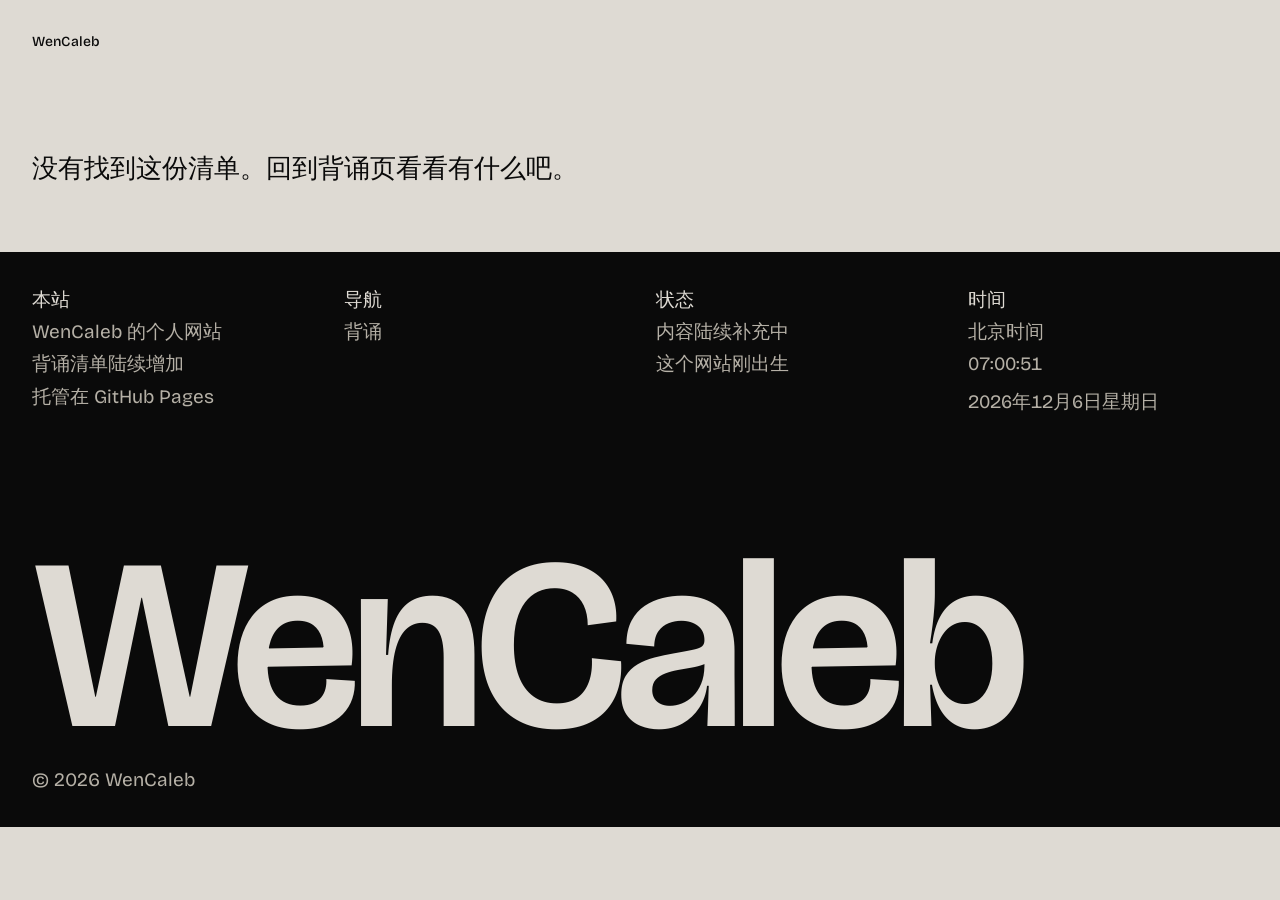
==== recite-read.html @ 0c6360ec "Update recite content (auto build)" ====
<!DOCTYPE html>
<html lang="zh-CN">
<head>
  <meta charset="UTF-8">
  <meta name="viewport" content="width=device-width, initial-scale=1.0">
  <title>背诵 · WenCaleb</title>
  <meta name="description" content="WenCaleb 的经文背诵清单。">
  <link rel="icon" href="data:image/svg+xml,%3Csvg xmlns='http://www.w3.org/2000/svg' viewBox='0 0 64 64'%3E%3Crect width='64' height='64' fill='%23dedad3'/%3E%3Ctext x='32' y='44' font-family='sans-serif' font-size='36' font-weight='600' text-anchor='middle' fill='%230a0a0a'%3EW%3C/text%3E%3C/svg%3E">
  <link rel="preconnect" href="https://fonts.googleapis.com">
  <link rel="preconnect" href="https://fonts.gstatic.com" crossorigin>
  <link href="https://fonts.googleapis.com/css2?family=Bricolage+Grotesque:wght@400;500;600&display=swap" rel="stylesheet">
  <script>
    /* .js：功能开关；.motion：动效开关（减少动态时不加，页面默认全可见） */
    document.documentElement.classList.add('js');
    if (!window.matchMedia('(prefers-reduced-motion: reduce)').matches) {
      document.documentElement.classList.add('motion');
    }
  </script>
  <script src="assets/vendor/gsap.min.js" defer></script>
  <script src="assets/js/motion.js" defer></script>
  <style>
    :root {
      --bg: #dedad3;
      --surface: #d3cec6;
      --ink: #0a0a0a;
      --muted: #5c5852;
      --accent: #256f82;
      --accent-ink: #ffffff;
      --on-dark: #dedad3;
      --on-dark-muted: #b5b0a6;

      --font-display: "Bricolage Grotesque", -apple-system, BlinkMacSystemFont, "PingFang SC", "Noto Sans SC", "Microsoft YaHei", sans-serif;
      --font-text: "Bricolage Grotesque", -apple-system, BlinkMacSystemFont, "PingFang SC", "Noto Sans SC", "Microsoft YaHei", sans-serif;

      --step-small: clamp(0.8125rem, 0.79rem + 0.1vw, 0.875rem);
      --step-body: clamp(1.0625rem, 1rem + 0.25vw, 1.1875rem);
      --step-lead: clamp(1.25rem, 1.1rem + 0.7vw, 1.625rem);
      --step-head: clamp(2rem, 1.3rem + 3.2vw, 4rem);

      --margin: 2rem;
      --section: clamp(5rem, 12vw, 13rem);
      --radius: 0px;

      --ease-out: cubic-bezier(0.22, 1, 0.36, 1);
      --t-hover: 180ms;
      --t-reveal: 750ms;
    }

    *, *::before, *::after { box-sizing: border-box; }
    html { -webkit-text-size-adjust: 100%; text-size-adjust: 100%; }
    body {
      margin: 0;
      background: var(--bg);
      color: var(--ink);
      font-family: var(--font-text);
      font-size: var(--step-body);
      line-height: 1.5;
      font-kerning: normal;
      -webkit-font-smoothing: antialiased;
      text-rendering: optimizeLegibility;
    }
    h1, h2, h3, p, figure, ul, li { margin: 0; }
    ul { padding: 0; list-style: none; }
    img { display: block; max-width: 100%; }
    a { color: inherit; }
    ::selection { background: var(--accent); color: var(--accent-ink); }
    :focus-visible { outline: 2px solid var(--accent); outline-offset: 3px; }
    .nums { font-variant-numeric: tabular-nums; }

    .skip {
      position: absolute; left: 1rem; top: -4rem; z-index: 10;
      background: var(--ink); color: var(--bg);
      padding: 0.6rem 1rem; font-size: var(--step-body); text-decoration: none;
      transition: top var(--t-hover) var(--ease-out);
    }
    .skip:focus { top: 1rem; }

    /* ---------- top bar ---------- */
    .nav {
      display: flex; justify-content: space-between; align-items: baseline;
      padding: var(--margin);
      background: var(--bg);
    }
    .nav-mark { font-size: var(--step-small); font-weight: 500; letter-spacing: 0.01em; text-decoration: none; }
    .nav-links { display: flex; gap: 1.75rem; font-size: var(--step-body); }
    .nav-links a { text-decoration: none; white-space: nowrap; }
    .nav-links a:hover { text-decoration: underline; text-underline-offset: 0.25em; }

    /* ---------- reading ---------- */
    .read-head { padding: clamp(3rem, 8vw, 7rem) var(--margin) 0; }
    .read-title {
      font-family: var(--font-display);
      font-size: clamp(2.75rem, 1.5rem + 5vw, 6.25rem);
      font-weight: 600;
      line-height: 0.98;
      letter-spacing: -0.02em;
    }
    .read-meta { margin-top: 1.5rem; font-size: var(--step-body); color: var(--muted); }

    .read-article {
      padding: clamp(3rem, 6vw, 5rem) var(--margin) var(--section);
      max-width: 46em;
    }
    .read-article h2 {
      font-family: var(--font-display);
      font-size: clamp(1.375rem, 1.2rem + 0.8vw, 1.75rem);
      font-weight: 600;
      line-height: 1.25;
      letter-spacing: -0.01em;
      margin: 3.5rem 0 1rem;
    }
    .read-article h2:first-child { margin-top: 0; }
    .read-article p {
      margin: 0 0 1em;
      line-height: 1.8;
    }
    .read-article strong { font-weight: 600; }
    .read-article ul { margin: 0 0 1em; padding-left: 1.25em; list-style: disc; }
    .read-article blockquote {
      margin: 0 0 1em;
      padding-left: 1.25em;
    }

    .read-error { padding: 4rem var(--margin); max-width: 46em; }
    .read-error p { font-size: var(--step-lead); line-height: 1.5; }

    /* ---------- footer ---------- */
    .footer {
      position: relative; z-index: 1;
      background: var(--ink);
      color: var(--on-dark);
      display: grid;
      grid-template-rows: auto auto;
      row-gap: clamp(4rem, 10vw, 9rem);
      padding: var(--margin);
    }
    .footer-cols {
      display: grid;
      grid-template-columns: repeat(4, minmax(0, 1fr));
      column-gap: 2rem;
      align-content: start;
    }
    .footer-cols li { font-size: var(--step-body); line-height: 1.7; }
    .footer-cols li + li { color: var(--on-dark-muted); }
    .footer-cols li.footer-cols-label { color: var(--on-dark); font-weight: 500; }
    .footer-cols a { text-decoration: none; }
    .footer-cols a:hover { text-decoration: underline; text-underline-offset: 0.25em; }
    .footer-bottom { align-self: end; }
    .footer-wordmark {
      font-family: var(--font-display);
      font-size: clamp(4.5rem, 19vw, 18.75rem);
      font-weight: 600;
      line-height: 0.82;
      letter-spacing: -0.04em;
      white-space: nowrap;
      margin-bottom: 1.25rem;
    }
    .footer-legal {
      font-size: var(--step-body);
      color: var(--on-dark-muted);
      max-width: 44ch;
    }
    .footer-date {
      color: var(--on-dark-muted);
      font-size: var(--step-small);
      margin-top: 0.35rem;
    }

    /* ---------- motion（GSAP 接管；.motion 缺失时页面默认全可见） ---------- */
    .motion .reveal { opacity: 0; transform: translateY(24px); }
    .char-wrap { display: inline-block; overflow: hidden; vertical-align: bottom; }
    .motion .char { display: inline-block; transform: translateY(115%); }

    /* 降级：GSAP 失败 / 脚本未启动 → 一切可见 */
    .motion-off .reveal, .motion-off .char { opacity: 1 !important; transform: none !important; }

    @media (prefers-reduced-motion: reduce) {
      html { scroll-behavior: auto; }
    }

    /* ---------- phone ---------- */
    @media (max-width: 48em) {
      :root { --margin: 1.25rem; }
      .footer-cols { grid-template-columns: repeat(2, minmax(0, 1fr)); row-gap: 2rem; }
      .footer-wordmark { font-size: 19vw; }
    }
  </style>
</head>
<body>
  <a class="skip" href="#read">跳到内容</a>

  <nav class="nav" aria-label="站内导航">
    <span class="nav-mark">WenCaleb</span>
  </nav>

  <main id="read">
    <section class="read-head">
      <h1 class="read-title" id="read-title" data-motion="chars">背诵</h1>
      <p class="read-meta reveal" id="read-meta"></p>
    </section>
    <article class="read-article" id="read-article" hidden></article>
    <div class="read-error" id="read-error" hidden>
      <p>这个文件暂时打不开。<br>如果在本地看，需要通过本地服务器访问（直接双击文件会被浏览器拦下）；在线上不会遇到这个问题。</p>
    </div>
  </main>

  <footer class="footer">
    <ul class="footer-cols">
      <li class="reveal">
        <ul>
          <li class="footer-cols-label">本站</li>
          <li>WenCaleb 的个人网站</li>
          <li>背诵清单陆续增加</li>
          <li>托管在 GitHub Pages</li>
        </ul>
      </li>
      <li class="reveal">
        <ul>
          <li class="footer-cols-label">导航</li>
          <li><a href="recite.html">背诵</a></li>
        </ul>
      </li>
      <li class="reveal">
        <ul>
          <li class="footer-cols-label">状态</li>
          <li>内容陆续补充中</li>
          <li>这个网站刚出生</li>
        </ul>
      </li>
      <li class="reveal">
        <ul>
          <li class="footer-cols-label">时间</li>
          <li>北京时间</li>
          <li class="footer-clock nums" id="clock">--:--:--</li>
          <li class="footer-date nums" id="date">----年--月--日</li>
        </ul>
      </li>
    </ul>
    <div class="footer-bottom">
      <p class="footer-wordmark" data-motion="chars">WenCaleb</p>
      <p class="footer-legal reveal">© 2026 WenCaleb</p>
    </div>
  </footer>

  <script src="assets/marked.min.js"></script>
  <script src="recite/data.js"></script>
  <script src="recite/list.js"></script>
  <script>
    (function () {
      var params = new URLSearchParams(location.search);
      var f = params.get('f');
      var item = null;
      for (var i = 0; i < RECITE_FILES.length; i++) {
        if (RECITE_FILES[i].file === f) { item = RECITE_FILES[i]; break; }
      }

      var titleEl = document.getElementById('read-title');
      var metaEl = document.getElementById('read-meta');
      var article = document.getElementById('read-article');
      var errorEl = document.getElementById('read-error');

      if (!item) {
        document.querySelector('.read-head').hidden = true;
        errorEl.hidden = false;
        errorEl.querySelector('p').textContent = '没有找到这份清单。回到背诵页看看有什么吧。';
        return;
      }

      document.title = item.title + ' · 背诵 · WenCaleb';
      titleEl.textContent = item.title;

      var text = (window.RECITE_DATA || {})[item.file];
      if (!text) {
        document.querySelector('.read-head').hidden = true;
        errorEl.hidden = false;
        errorEl.querySelector('p').textContent = '内容文件还没生成：双击网站文件夹里的 build.bat，再刷新这个页面。';
        return;
      }

      /* 双保险：数据文件生成时已清理过，这里再过滤一次，脏内容也进不来 */
      text = text.replace(/^\uFEFF/, '');
      if (text.slice(0, 3) === '---') {
        text = text.replace(/^---\r?\n[\s\S]*?\r?\n---\r?\n?/, '');
      }
      text = text.split('\n').filter(function (line) {
        return !/\[\[[^\]]*\]\]/.test(line);
      }).join('\n');

      var html = marked.parse(text, { gfm: true, breaks: true });
      article.innerHTML = html;

      /* 段数统计：## 开头的标题数 */
      var count = (text.match(/^##\s/gm) || []).length;
      metaEl.textContent = '和合本 · ' + count + ' 段';

      article.hidden = false;
      /* reveal 动效由 assets/js/motion.js 统一处理 */
      article.querySelectorAll(':scope > *').forEach(function (el) {
        el.classList.add('reveal');
      });
    })();

    /* 时钟 + 日期（所有路径共用，错误分支也能走到） */
    (function () {
      var clock = document.getElementById('clock');
      var date = document.getElementById('date');
      if (!clock) return;
      function tick() {
        var now = new Date();
        try {
          clock.textContent = now.toLocaleTimeString('zh-CN', { hour12: false, timeZone: 'Asia/Shanghai' });
        } catch (err) {
          clock.textContent = now.toTimeString().slice(0, 8);
        }
        if (date) {
          try {
            date.textContent = now.toLocaleDateString('zh-CN', { timeZone: 'Asia/Shanghai', year: 'numeric', month: 'long', day: 'numeric', weekday: 'long' });
          } catch (err) {
            date.textContent = now.getFullYear() + '/' + (now.getMonth() + 1) + '/' + now.getDate();
          }
        }
      }
      tick();
      setInterval(tick, 1000);
    })();
  </script>

  <!-- 兜底：动效脚本没启动时，强制显示全部内容 -->
  <script>
    window.addEventListener('load', function () {
      setTimeout(function () {
        if (!window.__motionStarted) document.documentElement.classList.add('motion-off');
      }, 1200);
    });
  </script>
</body>
</html>
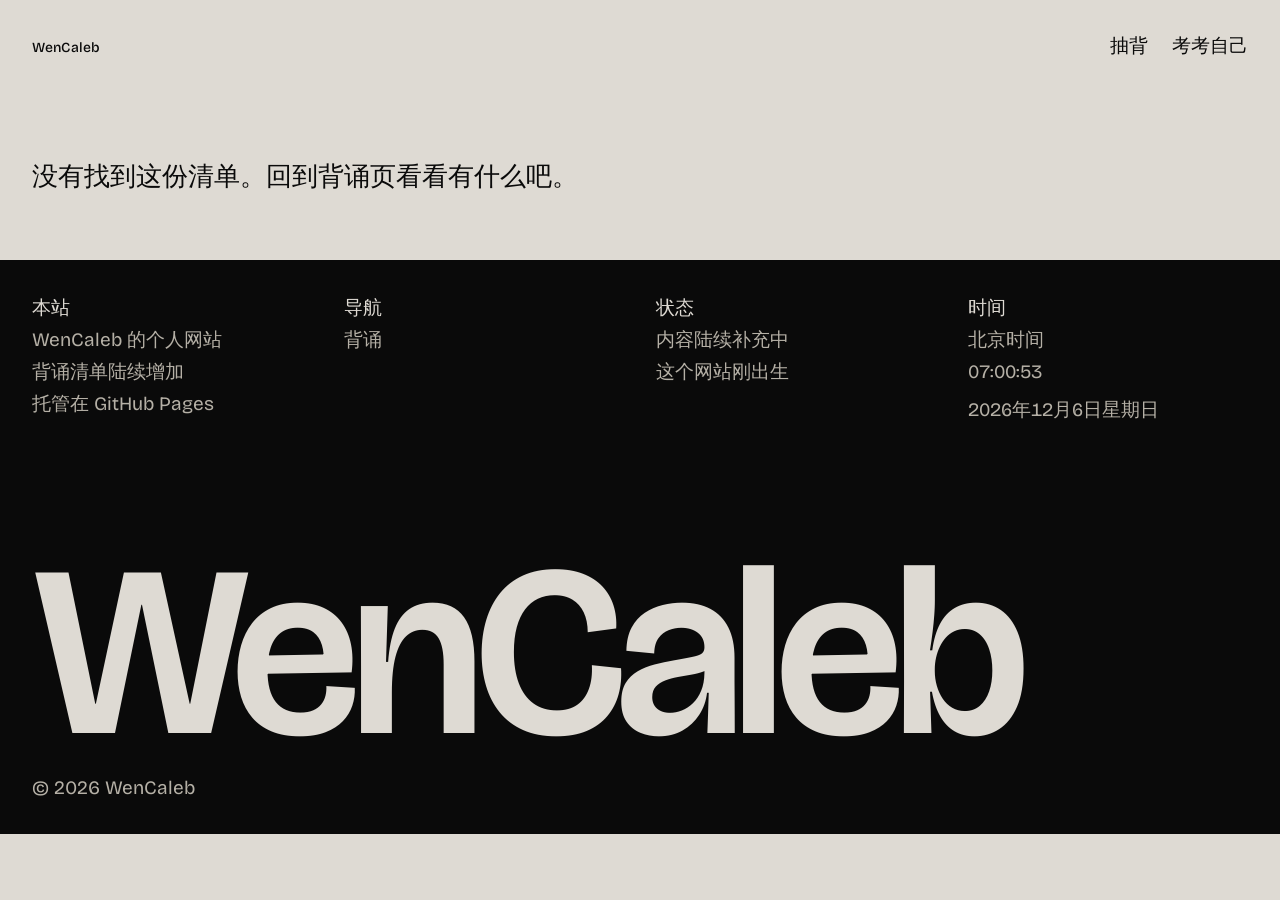
==== commit a642ee95: "Update recite content (auto build)" ====
--- a/recite-read.html
+++ b/recite-read.html
@@ -184,6 +184,135 @@
       .footer-cols { grid-template-columns: repeat(2, minmax(0, 1fr)); row-gap: 2rem; }
       .footer-wordmark { font-size: 19vw; }
     }
+
+    /* ---------- quiz（抽背 / 考考自己） ---------- */
+    .nav-actions { display: flex; gap: 1.5rem; }
+    .nav-action {
+      font: inherit; font-size: var(--step-body);
+      background: none; border: 0; padding: 0; margin: 0;
+      color: var(--ink); cursor: pointer;
+      text-decoration: none; white-space: nowrap;
+    }
+    .nav-action:hover { text-decoration: underline; text-underline-offset: 0.25em; }
+    @media (max-width: 48em) { .nav-actions { gap: 1.1rem; } }
+
+    .qz-modal {
+      position: fixed; inset: 0; z-index: 50;
+      display: flex; align-items: center; justify-content: center;
+      padding: var(--margin);
+      background: rgba(10, 10, 10, 0.5);
+      /* 背后内容高斯模糊 + 轻微降饱和，帮助聚焦浮窗 */
+      -webkit-backdrop-filter: blur(12px) saturate(0.92);
+      backdrop-filter: blur(12px) saturate(0.92);
+      opacity: 0; visibility: hidden;
+      transition: opacity 320ms var(--ease-out), visibility 0s linear 400ms;
+    }
+    .qz-modal.is-open {
+      opacity: 1; visibility: visible;
+      transition: opacity 320ms var(--ease-out), visibility 0s linear 0s;
+    }
+    /* 不支持 backdrop-filter 的浏览器：压更黑来遮住背后内容 */
+    @supports not ((backdrop-filter: blur(1px)) or (-webkit-backdrop-filter: blur(1px))) {
+      .qz-modal { background: rgba(10, 10, 10, 0.82); }
+    }
+    .qz-panel {
+      width: min(92vw, 40rem);
+      max-height: 86vh;
+      max-height: 86dvh;
+      overflow: hidden;
+      background: var(--surface); color: var(--ink);
+      border: 2px solid var(--ink);
+      padding: clamp(1.5rem, 4vw, 2.5rem);
+      display: flex; flex-direction: column; gap: 1.5rem;
+      opacity: 0;
+      transform: translateY(24px) scale(0.965);
+      transition: transform 480ms cubic-bezier(0.16, 1, 0.3, 1), opacity 360ms var(--ease-out);
+      will-change: transform, opacity;
+    }
+    .qz-modal.is-open .qz-panel { opacity: 1; transform: none; }
+
+    /* 每张新卡进场：淡入 + 上移（与全站 reveal 同节奏） */
+    @keyframes qzCardIn {
+      from { opacity: 0; transform: translateY(14px); }
+      to   { opacity: 1; transform: translateY(0); }
+    }
+    .qz-anim-in { animation: qzCardIn 420ms cubic-bezier(0.22, 1, 0.36, 1) backwards; }
+
+    /* 揭晓：答案像“展开”一样出现（轻微模糊→清晰） */
+    @keyframes qzReveal {
+      from { opacity: 0; transform: translateY(10px); filter: blur(4px); }
+      to   { opacity: 1; transform: translateY(0); filter: blur(0); }
+    }
+    .qz-anim-reveal { animation: qzReveal 480ms cubic-bezier(0.22, 1, 0.36, 1) both; }
+
+    /* 揭晓后：题干退为次位，视线交给答案 */
+    .qz-dim { opacity: 0.5; transition: opacity 320ms var(--ease-out); }
+
+    /* 考考自己：进度条 */
+    .qz-track { height: 2px; width: 100%; background: rgba(10, 10, 10, 0.14); overflow: hidden; }
+    .qz-track[hidden] { display: none; }
+    .qz-track-fill { display: block; height: 100%; width: 0; background: var(--accent); transition: width 420ms var(--ease-out); }
+    .qz-head { display: flex; justify-content: space-between; align-items: baseline; gap: 1rem; }
+    .qz-head > span { display: flex; gap: 1rem; align-items: baseline; }
+    .qz-title { font-family: var(--font-display); font-size: var(--step-lead); font-weight: 600; letter-spacing: -0.01em; }
+    .qz-close {
+      font: inherit; background: none; border: 0; cursor: pointer;
+      color: var(--muted); font-size: var(--step-body); padding: 0;
+    }
+    .qz-close:hover { color: var(--ink); text-decoration: underline; text-underline-offset: 0.25em; }
+    .qz-modes { display: inline-flex; border: 2px solid var(--ink); width: fit-content; }
+    .qz-mode {
+      font: inherit; font-size: var(--step-small); padding: 0.45rem 0.9rem;
+      background: transparent; border: 0; cursor: pointer; color: var(--ink);
+    }
+    .qz-mode + .qz-mode { border-left: 2px solid var(--ink); }
+    .qz-mode.is-active { background: var(--ink); color: var(--on-dark); }
+    .qz-stage {
+      min-height: 9rem;
+      display: flex; flex-direction: column; gap: 1.25rem;
+      flex: 1 1 auto;
+      overflow-y: auto;
+      overscroll-behavior: contain;
+      scrollbar-width: thin;
+    }
+    /* 头部 / 切换 / 按钮 / 进度固定，不随长文被挤压 */
+    .qz-head, .qz-modes, .qz-track, .qz-actions, .qz-progress { flex-shrink: 0; }
+    @media (max-height: 640px) {
+      .qz-panel { gap: 1rem; padding: 1.25rem; }
+      .qz-stage { min-height: 4.5rem; }
+    }
+    .qz-ref {
+      font-family: var(--font-display);
+      font-size: clamp(1.5rem, 1.1rem + 1.6vw, 2.25rem);
+      font-weight: 600; line-height: 1.12; letter-spacing: -0.01em;
+    }
+    .qz-text { font-size: var(--step-body); line-height: 1.9; }
+    .qz-text p { margin: 0 0 0.6em; }
+    .qz-text p:last-child { margin-bottom: 0; }
+    .qz-text strong { font-weight: 600; }
+    .qz-hidden { display: none; }
+    .qz-actions { display: flex; flex-wrap: wrap; gap: 0.75rem; align-items: center; }
+    .qz-btn {
+      font: inherit; font-size: var(--step-body); padding: 0.7rem 1.3rem;
+      border: 2px solid var(--ink); background: transparent; color: var(--ink);
+      cursor: pointer;
+      transition: background var(--t-hover) var(--ease-out), color var(--t-hover) var(--ease-out), transform 140ms var(--ease-out);
+    }
+    .qz-btn:hover { background: var(--ink); color: var(--on-dark); transform: translateY(-1px); }
+    .qz-btn:active { transform: translateY(0) scale(0.97); }
+    .qz-btn--accent { background: var(--accent); border-color: var(--accent); color: var(--accent-ink); }
+    .qz-btn--accent:hover { background: var(--accent); color: var(--accent-ink); filter: brightness(1.08); }
+    .qz-progress { font-size: var(--step-small); color: var(--muted); font-variant-numeric: tabular-nums; }
+    .qz-summary { display: flex; flex-direction: column; gap: 1rem; }
+    .qz-score { font-family: var(--font-display); font-size: clamp(2rem, 1.4rem + 2vw, 3rem); font-weight: 600; }
+    .qz-score .qz-num { font-variant-numeric: tabular-nums; }
+    .qz-miss { font-size: var(--step-body); line-height: 1.9; }
+    .qz-miss li { list-style: none; }
+    @media (prefers-reduced-motion: reduce) {
+      .qz-modal, .qz-modal.is-open, .qz-panel, .qz-modal.is-open .qz-panel,
+      .qz-btn, .qz-track-fill { transition: none !important; }
+      .qz-anim-in, .qz-anim-reveal { animation: none !important; }
+    }
   </style>
 </head>
 <body>
@@ -191,6 +320,10 @@
 
   <nav class="nav" aria-label="站内导航">
     <span class="nav-mark">WenCaleb</span>
+    <div class="nav-actions">
+      <button type="button" class="nav-action" id="qz-draw">抽背</button>
+      <button type="button" class="nav-action" id="qz-exam">考考自己</button>
+    </div>
   </nav>
 
   <main id="read">
@@ -289,9 +422,31 @@
       var html = marked.parse(text, { gfm: true, breaks: true });
       article.innerHTML = html;
 
-      /* 段数统计：## 开头的标题数 */
-      var count = (text.match(/^##\s/gm) || []).length;
-      metaEl.textContent = '和合本 · ' + count + ' 段';
+      /* 拆成「段」：每个 ## 标题 + 其下正文，供抽背 / 考考自己使用 */
+      var sections = (function () {
+        var lines = text.split('\n');
+        var secs = [];
+        var cur = null;
+        for (var i = 0; i < lines.length; i++) {
+          var ln = lines[i];
+          if (/^##\s+/.test(ln)) {
+            cur = { ref: ln.replace(/^##\s+/, '').trim(), body: '' };
+            secs.push(cur);
+          } else if (cur) {
+            cur.body += ln + '\n';
+          }
+        }
+        secs.forEach(function (s) {
+          s.body = s.body.trim();
+          /* 题干只留经文出处，去掉「（第X周）」这类排期备注 */
+          s.refClean = s.ref.replace(/[（(]第[^）)]*[）)]/g, '').trim();
+        });
+        return secs;
+      })();
+      window.__RECITE_SECTIONS__ = sections;
+
+      /* 段数统计 */
+      metaEl.textContent = '和合本 · ' + sections.length + ' 段';
 
       article.hidden = false;
       /* reveal 动效由 assets/js/motion.js 统一处理 */
@@ -333,5 +488,294 @@
       }, 1200);
     });
   </script>
+
+  <!-- 抽背 / 考考自己 浮窗 -->
+  <div class="qz-modal" id="qz-modal" aria-hidden="true" role="dialog" aria-modal="true" aria-label="背诵测试">
+    <div class="qz-panel">
+      <div class="qz-head">
+        <span class="qz-title" id="qz-title">抽背</span>
+        <span>
+          <button type="button" class="qz-close" id="qz-exit" hidden>退出</button>
+          <button type="button" class="qz-close" id="qz-close" aria-label="关闭">✕</button>
+        </span>
+      </div>
+      <div class="qz-modes" id="qz-modes" role="group" aria-label="出题方式">
+        <button type="button" class="qz-mode is-active" data-mode="ref">看出处背正文</button>
+        <button type="button" class="qz-mode" data-mode="text">看正文背出处</button>
+      </div>
+      <div class="qz-track" id="qz-track" aria-hidden="true"><span class="qz-track-fill" id="qz-track-fill"></span></div>
+      <div class="qz-stage" id="qz-stage"></div>
+      <div class="qz-actions" id="qz-actions"></div>
+      <div class="qz-progress" id="qz-progress"></div>
+    </div>
+  </div>
+
+  <script>
+    (function () {
+      var modal = document.getElementById('qz-modal');
+      if (!modal) return;
+      var elTitle = document.getElementById('qz-title');
+      var elExit = document.getElementById('qz-exit');
+      var elModes = document.getElementById('qz-modes');
+      var elStage = document.getElementById('qz-stage');
+      var elActions = document.getElementById('qz-actions');
+      var elProgress = document.getElementById('qz-progress');
+      var elTrack = document.getElementById('qz-track');
+      var elTrackFill = document.getElementById('qz-track-fill');
+
+      var SECTIONS = window.__RECITE_SECTIONS__ || [];
+      var engine = null;     // 'draw'（抽背） | 'exam'（考考自己）
+      var mode = 'ref';      // 'ref'（看出处背正文） | 'text'（看正文背出处）
+      var order = [];        // 考考自己：打乱后的下标序列
+      var idx = 0;
+      var results = [];
+      var drawCount = 0;
+      var lastDraw = -1;
+      var current = null;
+      var busy = false;      // 防止自评按钮被连点导致跳题
+
+      var REDUCED = window.matchMedia && window.matchMedia('(prefers-reduced-motion: reduce)').matches;
+
+      function shuffle(a) {
+        a = a.slice();
+        for (var i = a.length - 1; i > 0; i--) {
+          var j = Math.floor(Math.random() * (i + 1));
+          var t = a[i]; a[i] = a[j]; a[j] = t;
+        }
+        return a;
+      }
+      function randIndex() {
+        if (SECTIONS.length === 1) return 0;
+        var r;
+        do { r = Math.floor(Math.random() * SECTIONS.length); } while (r === lastDraw);
+        lastDraw = r;
+        return r;
+      }
+
+      function setMode(m) {
+        if (m === mode) return;
+        mode = m;
+        Array.prototype.forEach.call(elModes.children, function (b) {
+          b.classList.toggle('is-active', b.dataset.mode === m);
+        });
+        if (!engine) return;
+        /* 换一种练法 = 开新的一轮：抽背计数归零，考考自己重新洗牌从头开始，
+           避免两种出题方式共用同一份进度 */
+        results = [];
+        idx = 0;
+        drawCount = 0;
+        lastDraw = -1;
+        busy = false;
+        if (engine === 'exam') {
+          order = shuffle(SECTIONS.map(function (_, i) { return i; }));
+        }
+        render();
+      }
+
+      function open(e) {
+        if (!SECTIONS.length) {
+          elStage.innerHTML = '<p class="qz-text">这份清单还没有可背的内容。</p>';
+          elActions.innerHTML = ''; elProgress.textContent = '';
+          elExit.hidden = true;
+          modal.classList.add('is-open');
+          modal.setAttribute('aria-hidden', 'false');
+          document.body.style.overflow = 'hidden';
+          return;
+        }
+        engine = e; results = []; idx = 0; drawCount = 0; lastDraw = -1;
+        elExit.hidden = (e !== 'draw');
+        elTitle.textContent = (e === 'draw') ? '抽背' : '考考自己';
+        if (e === 'exam') {
+          order = shuffle(SECTIONS.map(function (_, i) { return i; }));
+        }
+        modal.classList.add('is-open');
+        modal.setAttribute('aria-hidden', 'false');
+        document.body.style.overflow = 'hidden';
+        render();
+      }
+      function close() {
+        modal.classList.remove('is-open');
+        modal.setAttribute('aria-hidden', 'true');
+        document.body.style.overflow = '';
+        engine = null;
+      }
+
+      function render() {
+        busy = false;
+
+        if (engine === 'exam') {
+          current = SECTIONS[order[idx]];
+          elProgress.textContent = '第 ' + (idx + 1) + ' / ' + SECTIONS.length + ' 段';
+          elTrack.hidden = false;
+          elTrackFill.style.width = ((idx + 1) / SECTIONS.length * 100) + '%';
+        } else {
+          current = SECTIONS[randIndex()];
+          elProgress.textContent = '已抽 ' + drawCount + ' 次';
+          elTrack.hidden = true;
+          elTrackFill.style.width = '0';
+        }
+
+        elStage.innerHTML = '';
+        elActions.innerHTML = '';
+
+        var promptEl, answerEl;
+        if (mode === 'ref') {
+          promptEl = document.createElement('div');
+          promptEl.className = 'qz-ref qz-anim-in';
+          promptEl.textContent = current.refClean;
+          answerEl = document.createElement('div');
+          answerEl.className = 'qz-text qz-hidden';
+          answerEl.innerHTML = marked.parse(current.body, { gfm: true, breaks: true });
+        } else {
+          promptEl = document.createElement('div');
+          promptEl.className = 'qz-text qz-anim-in';
+          promptEl.innerHTML = marked.parse(current.body, { gfm: true, breaks: true });
+          answerEl = document.createElement('div');
+          answerEl.className = 'qz-ref qz-hidden';
+          answerEl.textContent = current.refClean;
+        }
+        elStage.appendChild(promptEl);
+        elStage.appendChild(answerEl);
+
+        var revealBtn = document.createElement('button');
+        revealBtn.className = 'qz-btn qz-btn--accent qz-anim-in';
+        revealBtn.style.animationDelay = '60ms';
+        revealBtn.textContent = '揭晓';
+        revealBtn.addEventListener('click', function () {
+          answerEl.classList.remove('qz-hidden');
+          /* 强制一次重排，确保“展开”动画从隐藏态跑起来 */
+          void answerEl.offsetWidth;
+          answerEl.classList.add('qz-anim-reveal');
+          /* 题干退为次位，强调答案 */
+          promptEl.classList.remove('qz-anim-in');
+          promptEl.classList.add('qz-dim');
+          showEval();
+          /* 长经文：把答案滚进可视区（只滚中间的题干区） */
+          requestAnimationFrame(function () {
+            try { answerEl.scrollIntoView({ block: 'nearest' }); } catch (e) {}
+          });
+        });
+        elActions.appendChild(revealBtn);
+        elStage.scrollTop = 0;
+      }
+
+      function showEval() {
+        elActions.innerHTML = '';
+        var ok = document.createElement('button');
+        ok.className = 'qz-btn qz-btn--accent qz-anim-in';
+        ok.textContent = '背出了';
+        var no = document.createElement('button');
+        no.className = 'qz-btn qz-anim-in';
+        no.style.animationDelay = '70ms';
+        no.textContent = '没背出';
+        ok.addEventListener('click', function () { judge(true); });
+        no.addEventListener('click', function () { judge(false); });
+        elActions.appendChild(ok);
+        elActions.appendChild(no);
+      }
+
+      function judge(ok) {
+        if (busy) return;
+        busy = true;
+        if (engine === 'exam') {
+          results.push({ ref: current.refClean, ok: ok });
+        } else {
+          drawCount++;
+        }
+        /* 让按压反馈先被看见，再切下一题 */
+        setTimeout(function () { advance(); }, 130);
+      }
+
+      function advance() {
+        if (engine === 'exam') {
+          if (idx < SECTIONS.length - 1) { idx++; render(); }
+          else { finishExam(); }
+        } else {
+          render();
+        }
+      }
+
+      function countUp(el, to, dur) {
+        if (!el) return;
+        if (REDUCED) { el.textContent = to; return; }
+        var start = null;
+        function step(ts) {
+          if (start === null) start = ts;
+          var p = Math.min((ts - start) / dur, 1);
+          var eased = 1 - Math.pow(1 - p, 3);
+          el.textContent = Math.round(to * eased);
+          if (p < 1) requestAnimationFrame(step);
+        }
+        requestAnimationFrame(step);
+      }
+
+      function finishExam() {
+        busy = false;
+        var total = SECTIONS.length;
+        var got = results.filter(function (r) { return r.ok; }).length;
+        var miss = results.filter(function (r) { return !r.ok; });
+        var pct = total ? Math.round(got / total * 100) : 0;
+
+        elStage.innerHTML = '';
+        elActions.innerHTML = '';
+        elTrack.hidden = false;
+        elTrackFill.style.width = '100%';
+
+        var sum = document.createElement('div');
+        sum.className = 'qz-summary qz-anim-in';
+        var score = document.createElement('div');
+        score.className = 'qz-score';
+        score.innerHTML = '背出 <span class="qz-num" id="qz-num-got">0</span> / ' + total +
+          '（<span class="qz-num" id="qz-num-pct">0</span>%）';
+        sum.appendChild(score);
+
+        var line = document.createElement('p');
+        line.className = 'qz-progress';
+        line.textContent = miss.length ? ('有 ' + miss.length + ' 段还没背熟：') : '全部背出，厉害！';
+        sum.appendChild(line);
+
+        if (miss.length) {
+          var ul = document.createElement('ul');
+          ul.className = 'qz-miss';
+          miss.forEach(function (r) {
+            var li = document.createElement('li');
+            li.textContent = '· ' + r.ref;
+            ul.appendChild(li);
+          });
+          sum.appendChild(ul);
+        }
+        elStage.appendChild(sum);
+        elProgress.textContent = '考试结束';
+
+        countUp(document.getElementById('qz-num-got'), got, 720);
+        countUp(document.getElementById('qz-num-pct'), pct, 720);
+
+        var again = document.createElement('button');
+        again.className = 'qz-btn qz-btn--accent qz-anim-in';
+        again.style.animationDelay = '120ms';
+        again.textContent = '再考一次';
+        var close2 = document.createElement('button');
+        close2.className = 'qz-btn qz-anim-in';
+        close2.style.animationDelay = '160ms';
+        close2.textContent = '关闭';
+        again.addEventListener('click', function () { open('exam'); });
+        close2.addEventListener('click', close);
+        elActions.appendChild(again);
+        elActions.appendChild(close2);
+      }
+
+      document.getElementById('qz-draw').addEventListener('click', function () { open('draw'); });
+      document.getElementById('qz-exam').addEventListener('click', function () { open('exam'); });
+      document.getElementById('qz-close').addEventListener('click', close);
+      elExit.addEventListener('click', close);
+      Array.prototype.forEach.call(elModes.children, function (b) {
+        b.addEventListener('click', function () { setMode(b.dataset.mode); });
+      });
+      modal.addEventListener('click', function (e) { if (e.target === modal) close(); });
+      document.addEventListener('keydown', function (e) {
+        if (e.key === 'Escape' && modal.classList.contains('is-open')) close();
+      });
+    })();
+  </script>
 </body>
 </html>
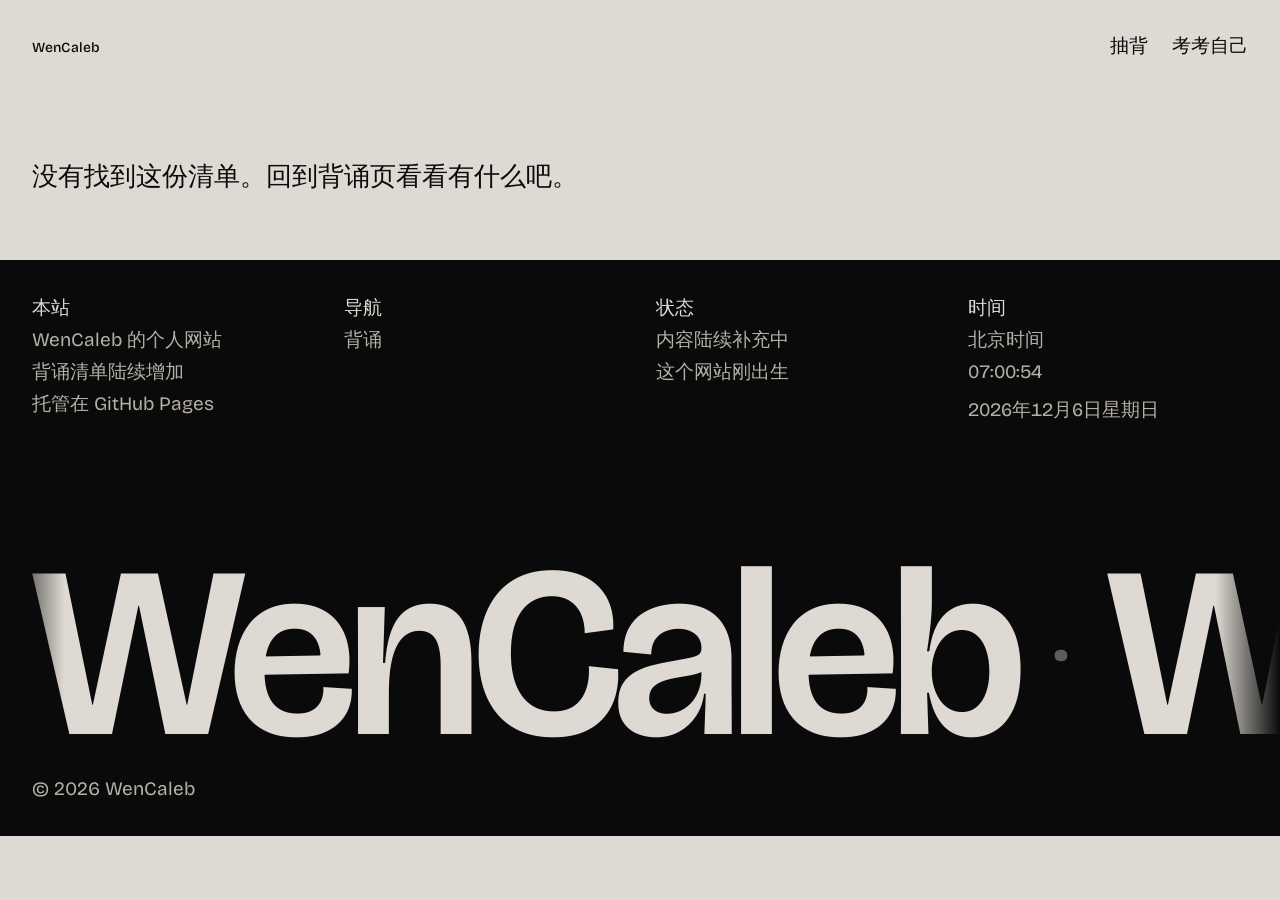
==== commit 421ce6a2: "Update recite content (auto build)" ====
--- a/recite-read.html
+++ b/recite-read.html
@@ -9,6 +9,7 @@
   <link rel="preconnect" href="https://fonts.googleapis.com">
   <link rel="preconnect" href="https://fonts.gstatic.com" crossorigin>
   <link href="https://fonts.googleapis.com/css2?family=Bricolage+Grotesque:wght@400;500;600&display=swap" rel="stylesheet">
+  <link rel="stylesheet" href="assets/css/site-ui.css">
   <script>
     /* .js：功能开关；.motion：动效开关（减少动态时不加，页面默认全可见） */
     document.documentElement.classList.add('js');
@@ -17,6 +18,7 @@
     }
   </script>
   <script src="assets/vendor/gsap.min.js" defer></script>
+  <script src="assets/vendor/lenis.min.js" defer></script>
   <script src="assets/js/motion.js" defer></script>
   <style>
     :root {
@@ -370,7 +372,16 @@
       </li>
     </ul>
     <div class="footer-bottom">
-      <p class="footer-wordmark" data-motion="chars">WenCaleb</p>
+      <div class="marquee" aria-hidden="true">
+        <div class="marquee-track">
+          <div class="marquee-group">
+            <span class="marquee-item">WenCaleb</span><span class="marquee-dot">·</span><span class="marquee-item">WenCaleb</span><span class="marquee-dot">·</span><span class="marquee-item">WenCaleb</span><span class="marquee-dot">·</span>
+          </div>
+          <div class="marquee-group">
+            <span class="marquee-item">WenCaleb</span><span class="marquee-dot">·</span><span class="marquee-item">WenCaleb</span><span class="marquee-dot">·</span><span class="marquee-item">WenCaleb</span><span class="marquee-dot">·</span>
+          </div>
+        </div>
+      </div>
       <p class="footer-legal reveal">© 2026 WenCaleb</p>
     </div>
   </footer>
@@ -504,7 +515,7 @@
         <button type="button" class="qz-mode" data-mode="text">看正文背出处</button>
       </div>
       <div class="qz-track" id="qz-track" aria-hidden="true"><span class="qz-track-fill" id="qz-track-fill"></span></div>
-      <div class="qz-stage" id="qz-stage"></div>
+      <div class="qz-stage" id="qz-stage" data-lenis-prevent></div>
       <div class="qz-actions" id="qz-actions"></div>
       <div class="qz-progress" id="qz-progress"></div>
     </div>
@@ -580,6 +591,7 @@
           modal.classList.add('is-open');
           modal.setAttribute('aria-hidden', 'false');
           document.body.style.overflow = 'hidden';
+          if (window.__lenis) window.__lenis.stop();
           return;
         }
         engine = e; results = []; idx = 0; drawCount = 0; lastDraw = -1;
@@ -597,6 +609,7 @@
         modal.classList.remove('is-open');
         modal.setAttribute('aria-hidden', 'true');
         document.body.style.overflow = '';
+        if (window.__lenis) window.__lenis.start();
         engine = null;
       }
 
--- a/assets/css/site-ui.css
+++ b/assets/css/site-ui.css
@@ -0,0 +1,94 @@
+/* ============================================================
+   site-ui.css —— 全站共用的「交互层」样式
+   1) Lenis 平滑滚动所需的基础样式
+   2) 页脚 WenCaleb 无限横移跑马灯
+   只新增独立类名，与各页内联 <style> 不冲突。
+   ============================================================ */
+
+/* ---------- 1. Lenis 平滑滚动 ---------- */
+html.lenis,
+html.lenis body { height: auto; }
+
+.lenis.lenis-smooth { scroll-behavior: auto !important; }
+.lenis.lenis-smooth [data-lenis-prevent] { overscroll-behavior: contain; }
+.lenis.lenis-stopped { overflow: hidden; }
+.lenis.lenis-smooth iframe { pointer-events: none; }
+
+/* ---------- 2. 页脚跑马灯 ---------- */
+
+/* 视差横幅图会被轻微放大（scale 1.12），容器需裁切，否则两侧溢出产生横向滚动条 */
+.band { overflow: hidden; }
+
+/* 页脚是单列 grid，超宽的轨道会参与 max-content 计算把列撑破；
+   强制列宽为 minmax(0, 1fr)，并允许页脚底部收缩，超宽部分交给 .marquee 裁切 */
+.footer { grid-template-columns: minmax(0, 1fr); }
+.footer-bottom { min-width: 0; }
+
+.marquee {
+  --marquee-duration: 26s;
+  position: relative;
+  min-width: 0;
+  overflow: hidden;
+  /* 抵消页脚内边距，做出满幅出血的「无限」感 */
+  margin-inline: calc(var(--margin, 2rem) * -1);
+  margin-bottom: 1.25rem;
+  padding-block: 0.04em;
+  /* 两端轻微渐隐，进出更自然 */
+  -webkit-mask-image: linear-gradient(to right, transparent 0, #000 5%, #000 95%, transparent 100%);
+          mask-image: linear-gradient(to right, transparent 0, #000 5%, #000 95%, transparent 100%);
+}
+
+.marquee-track {
+  display: flex;
+  width: max-content;
+  will-change: transform;
+  animation: marquee-x var(--marquee-duration) linear infinite;
+}
+
+.marquee-group {
+  display: flex;
+  flex: none;
+  align-items: baseline;
+}
+
+.marquee-item {
+  font-family: var(--font-display, -apple-system, BlinkMacSystemFont, "PingFang SC", sans-serif);
+  font-size: clamp(4.5rem, 19vw, 18.75rem);
+  font-weight: 600;
+  line-height: 0.82;
+  letter-spacing: -0.04em;
+  white-space: nowrap;
+  padding-inline: 0.12em;
+}
+
+.marquee-dot {
+  font-family: var(--font-display, -apple-system, BlinkMacSystemFont, "PingFang SC", sans-serif);
+  font-size: clamp(2rem, 8vw, 8rem);
+  font-weight: 400;
+  line-height: 1;
+  align-self: center;
+  opacity: 0.4;
+  padding-inline: 0.06em;
+}
+
+@keyframes marquee-x {
+  from { transform: translate3d(0, 0, 0); }
+  to   { transform: translate3d(-50%, 0, 0); }
+}
+
+/* 桌面端悬停减速（暂停），移动端不触发 */
+@media (hover: hover) and (pointer: fine) {
+  .marquee:hover .marquee-track { animation-play-state: paused; }
+}
+
+/* 手机：字号收一档 */
+@media (max-width: 48em) {
+  .marquee { margin-bottom: 1rem; }
+  .marquee-item { font-size: 19vw; }
+  .marquee-dot { font-size: 10vw; }
+}
+
+/* 减少动态：完全静止，作为静态大字展示 */
+@media (prefers-reduced-motion: reduce) {
+  .marquee-track { animation: none; }
+}
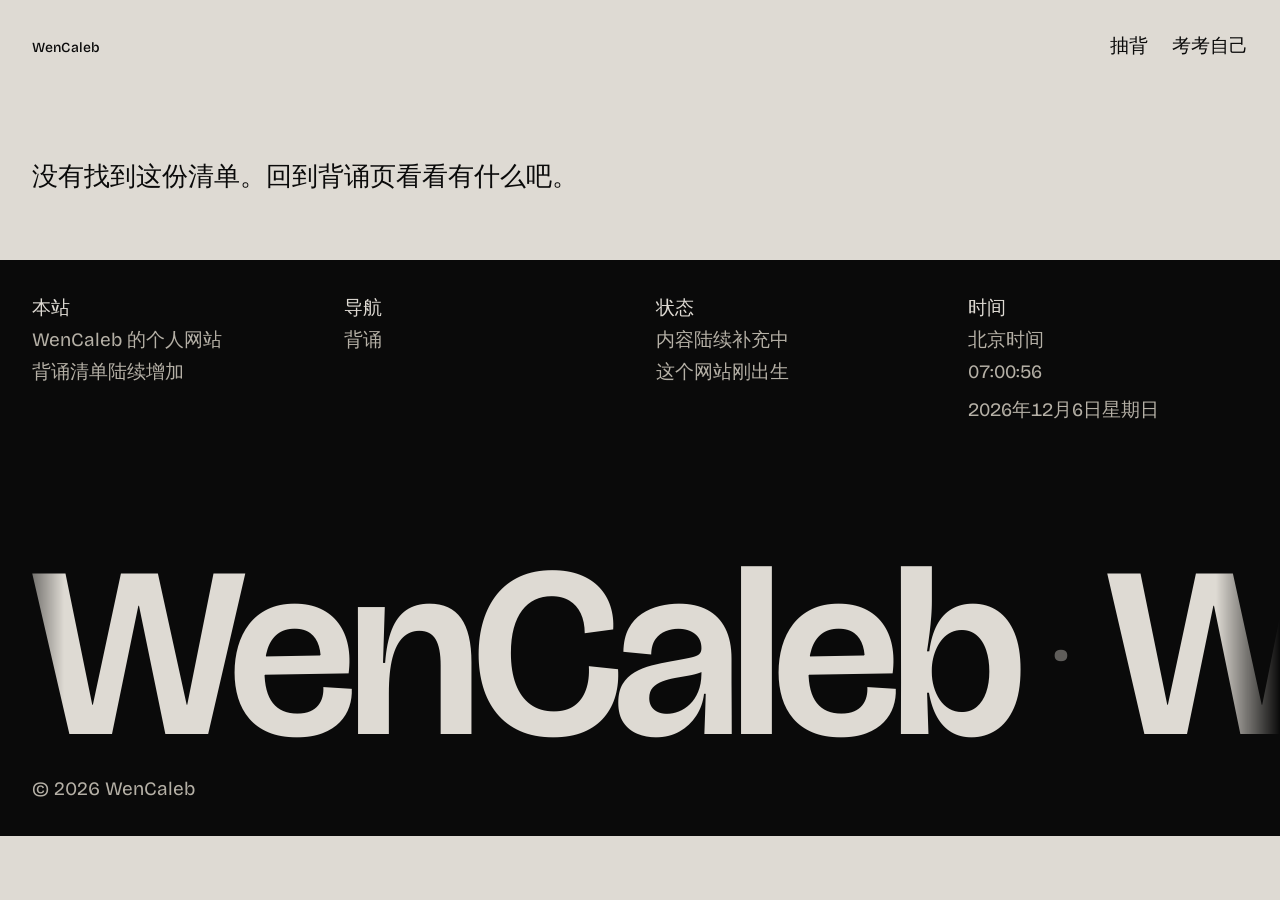
==== commit c49ca83f: "Update recite content (auto build)" ====
--- a/recite-read.html
+++ b/recite-read.html
@@ -346,7 +346,6 @@
           <li class="footer-cols-label">本站</li>
           <li>WenCaleb 的个人网站</li>
           <li>背诵清单陆续增加</li>
-          <li>托管在 GitHub Pages</li>
         </ul>
       </li>
       <li class="reveal">
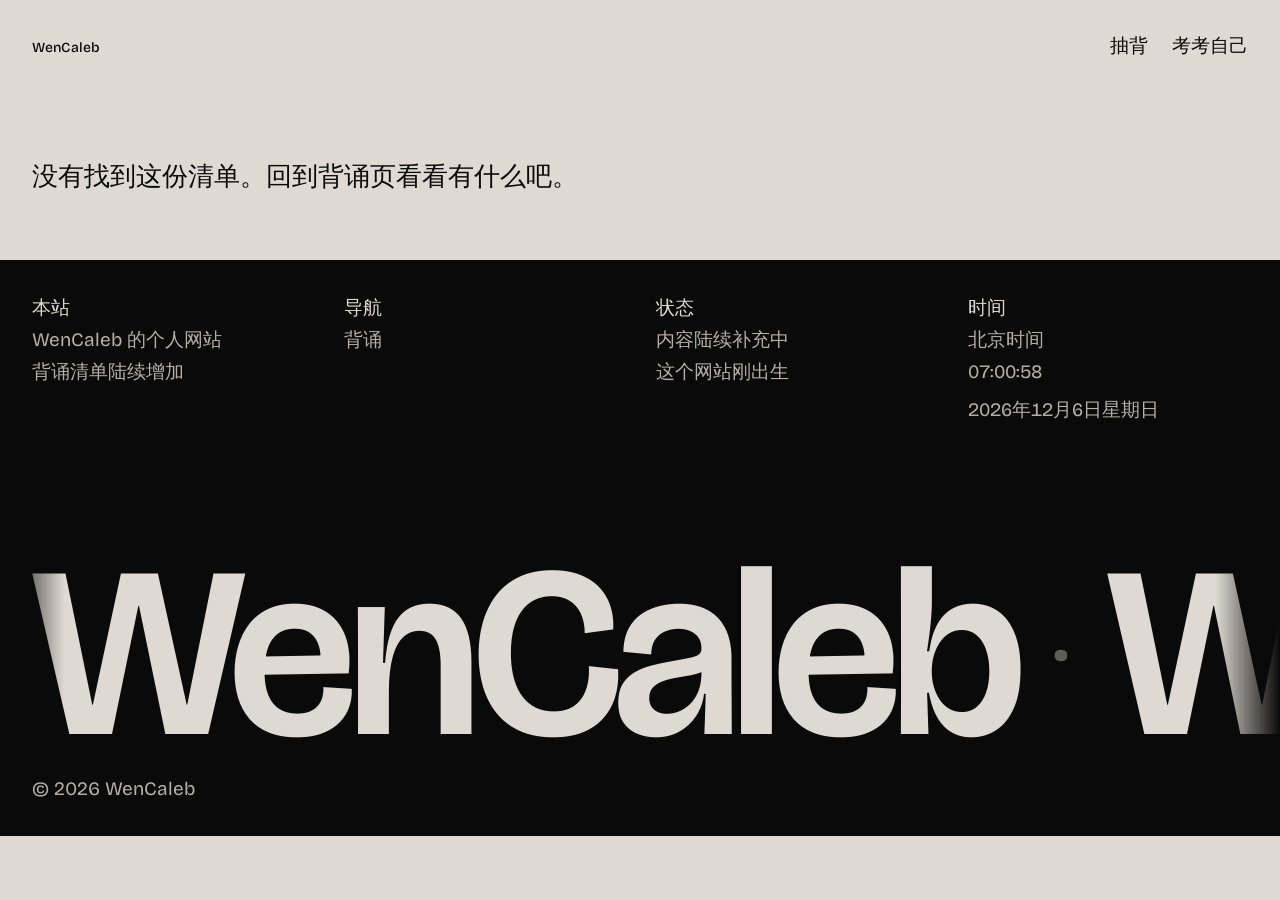
==== commit 7e21edac: "Update recite content (auto build)" ====
--- a/recite-read.html
+++ b/recite-read.html
@@ -450,6 +450,8 @@
           s.body = s.body.trim();
           /* 题干只留经文出处，去掉「（第X周）」这类排期备注 */
           s.refClean = s.ref.replace(/[（(]第[^）)]*[）)]/g, '').trim();
+          /* 去掉正文里的节号（**16** 这种粗体数字），供「看正文背出处」题干用 */
+          s.promptText = s.body.replace(/\*\*(\d+(?:[-–]\d+)?)\*\*\s?/g, '');
         });
         return secs;
       })();
@@ -641,7 +643,8 @@
         } else {
           promptEl = document.createElement('div');
           promptEl.className = 'qz-text qz-anim-in';
-          promptEl.innerHTML = marked.parse(current.body, { gfm: true, breaks: true });
+          /* 看正文背出处：题干用去节号版正文，避免剧透答案 */
+          promptEl.innerHTML = marked.parse(current.promptText, { gfm: true, breaks: true });
           answerEl = document.createElement('div');
           answerEl.className = 'qz-ref qz-hidden';
           answerEl.textContent = current.refClean;
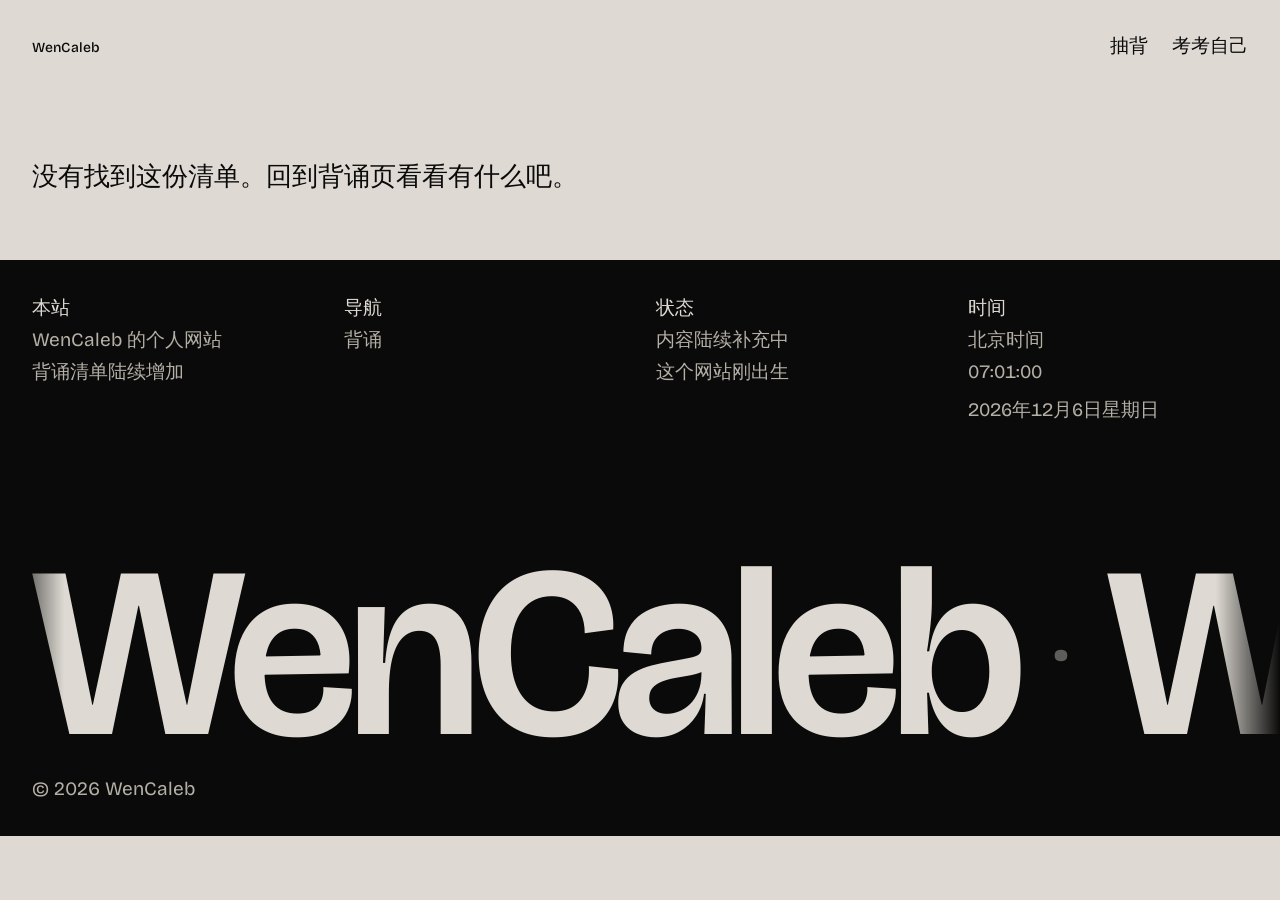
==== commit f1230f0f: "Update recite content (auto build)" ====
--- a/recite-read.html
+++ b/recite-read.html
@@ -506,10 +506,7 @@
     <div class="qz-panel">
       <div class="qz-head">
         <span class="qz-title" id="qz-title">抽背</span>
-        <span>
-          <button type="button" class="qz-close" id="qz-exit" hidden>退出</button>
-          <button type="button" class="qz-close" id="qz-close" aria-label="关闭">✕</button>
-        </span>
+        <button type="button" class="qz-close" id="qz-close" aria-label="关闭">✕</button>
       </div>
       <div class="qz-modes" id="qz-modes" role="group" aria-label="出题方式">
         <button type="button" class="qz-mode is-active" data-mode="ref">看出处背正文</button>
@@ -527,7 +524,6 @@
       var modal = document.getElementById('qz-modal');
       if (!modal) return;
       var elTitle = document.getElementById('qz-title');
-      var elExit = document.getElementById('qz-exit');
       var elModes = document.getElementById('qz-modes');
       var elStage = document.getElementById('qz-stage');
       var elActions = document.getElementById('qz-actions');
@@ -588,7 +584,6 @@
         if (!SECTIONS.length) {
           elStage.innerHTML = '<p class="qz-text">这份清单还没有可背的内容。</p>';
           elActions.innerHTML = ''; elProgress.textContent = '';
-          elExit.hidden = true;
           modal.classList.add('is-open');
           modal.setAttribute('aria-hidden', 'false');
           document.body.style.overflow = 'hidden';
@@ -596,7 +591,6 @@
           return;
         }
         engine = e; results = []; idx = 0; drawCount = 0; lastDraw = -1;
-        elExit.hidden = (e !== 'draw');
         elTitle.textContent = (e === 'draw') ? '抽背' : '考考自己';
         if (e === 'exam') {
           order = shuffle(SECTIONS.map(function (_, i) { return i; }));
@@ -782,7 +776,6 @@
       document.getElementById('qz-draw').addEventListener('click', function () { open('draw'); });
       document.getElementById('qz-exam').addEventListener('click', function () { open('exam'); });
       document.getElementById('qz-close').addEventListener('click', close);
-      elExit.addEventListener('click', close);
       Array.prototype.forEach.call(elModes.children, function (b) {
         b.addEventListener('click', function () { setMode(b.dataset.mode); });
       });
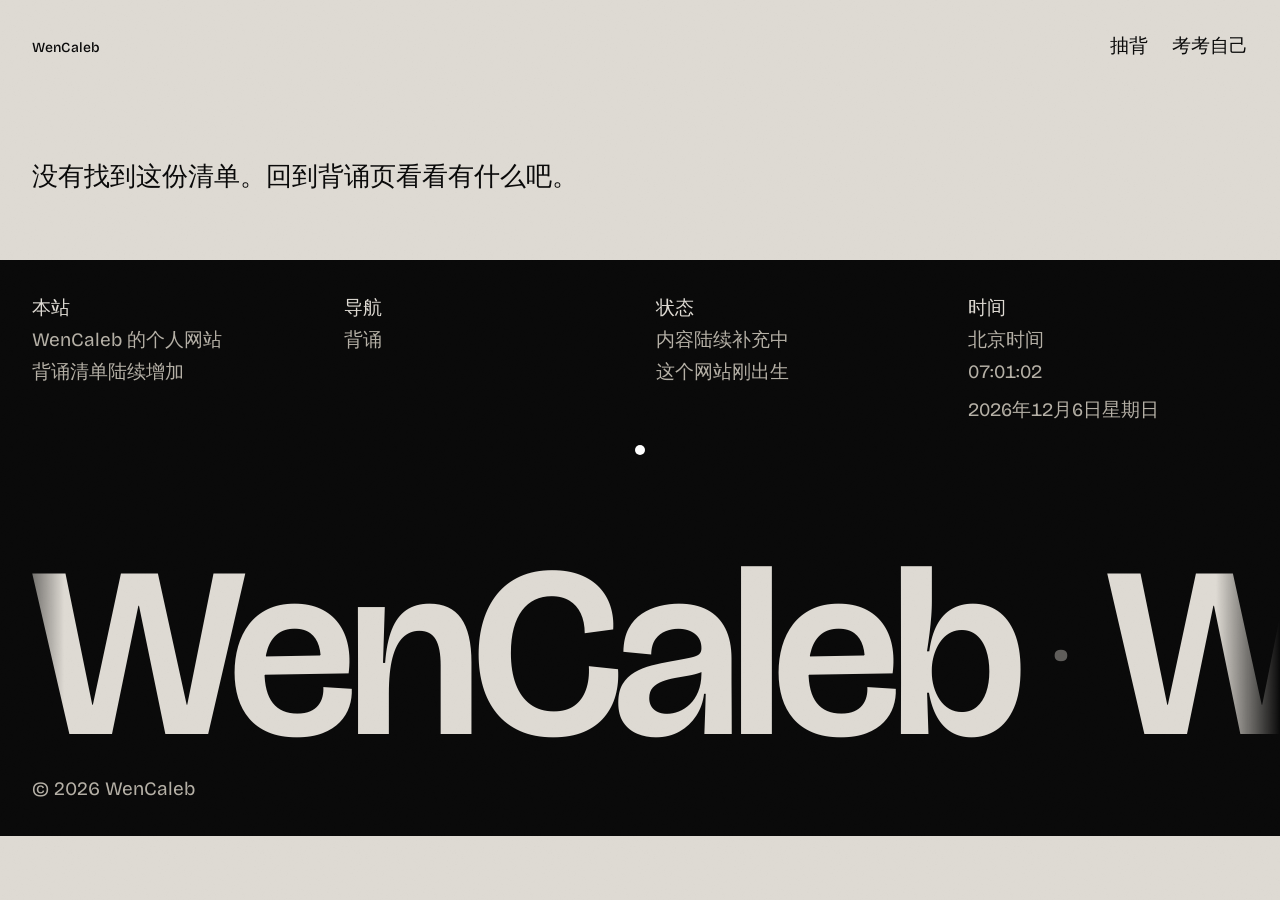
==== commit b0262d13: "Update recite content (auto build)" ====
--- a/recite-read.html
+++ b/recite-read.html
@@ -20,6 +20,7 @@
   <script src="assets/vendor/gsap.min.js" defer></script>
   <script src="assets/vendor/lenis.min.js" defer></script>
   <script src="assets/js/motion.js" defer></script>
+  <script src="assets/js/cursor.js" defer></script>
   <style>
     :root {
       --bg: #dedad3;
@@ -318,6 +319,8 @@
   </style>
 </head>
 <body>
+  <div class="cur-dot" aria-hidden="true"><span class="cur-dot-i"></span></div>
+  <div class="grain" aria-hidden="true"></div>
   <a class="skip" href="#read">跳到内容</a>
 
   <nav class="nav" aria-label="站内导航">
--- a/assets/css/site-ui.css
+++ b/assets/css/site-ui.css
@@ -92,3 +92,38 @@
 @media (prefers-reduced-motion: reduce) {
   .marquee-track { animation: none; }
 }
+
+/* ---------- 3. 胶片颗粒叠层（assets/grain.png，96px 平铺） ---------- */
+.grain {
+  position: fixed; inset: -10%;
+  z-index: 60; pointer-events: none;
+  opacity: 0.05;
+  background: url(../grain.png) repeat; background-size: 96px;
+}
+.motion .grain { animation: grain-shift 0.9s steps(2) infinite; }
+@keyframes grain-shift {
+  0% { transform: translate(0, 0); }
+  50% { transform: translate(-1.5%, 1%); }
+  100% { transform: translate(1%, -1.5%); }
+}
+@media (prefers-reduced-motion: reduce) {
+  .grain { animation: none !important; }
+}
+
+/* ---------- 4. 增强型光标：系统光标保留，小圆点跟手（差异混合，深浅底都可见） ---------- */
+.cur-dot {
+  position: fixed; left: 0; top: 0;
+  width: 10px; height: 10px; z-index: 999;
+  pointer-events: none; opacity: 0;
+}
+html.fine .cur-dot { opacity: 1; }
+.cur-dot-i {
+  display: block; width: 100%; height: 100%;
+  border-radius: 50%; background: #ffffff; mix-blend-mode: difference;
+  transform-origin: center;
+  transition: transform 0.35s var(--ease-out, cubic-bezier(0.22, 1, 0.36, 1)), opacity 0.25s ease;
+}
+.cur-dot.is-hover .cur-dot-i { transform: scale(5); opacity: 0.3; }
+@media (pointer: coarse) {
+  .cur-dot { display: none !important; }
+}
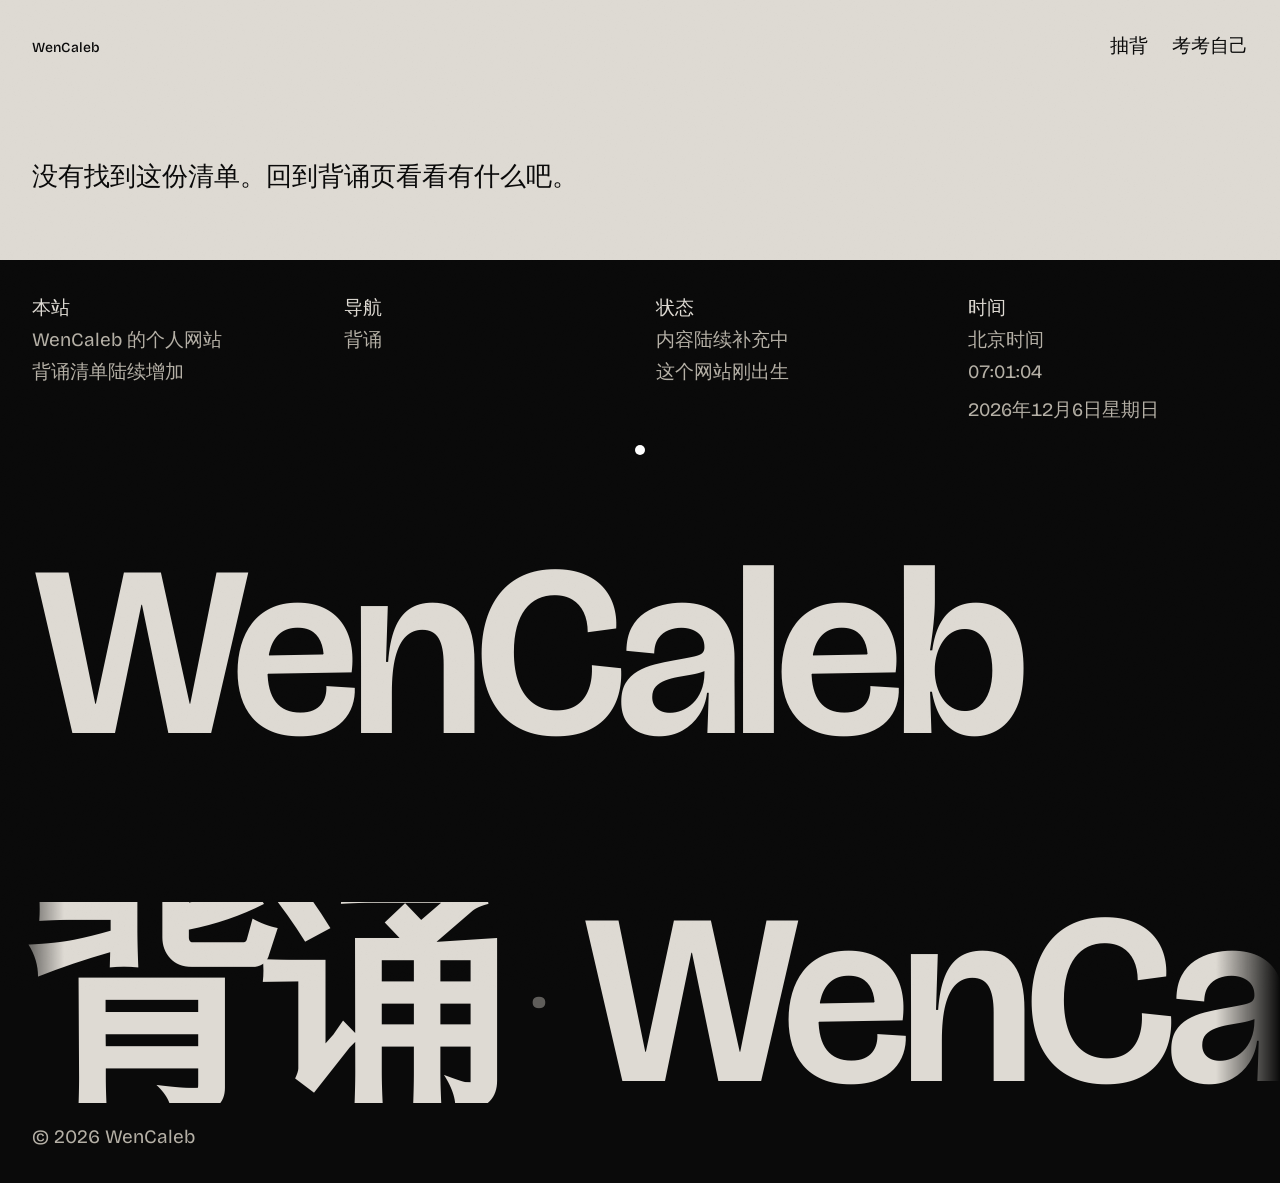
==== commit 63abb088: "Update recite content (auto build)" ====
--- a/recite-read.html
+++ b/recite-read.html
@@ -133,7 +133,7 @@
       background: var(--ink);
       color: var(--on-dark);
       display: grid;
-      grid-template-rows: auto auto;
+      grid-template-rows: auto auto auto;
       row-gap: clamp(4rem, 10vw, 9rem);
       padding: var(--margin);
     }
@@ -368,19 +368,22 @@
         <ul>
           <li class="footer-cols-label">时间</li>
           <li>北京时间</li>
-          <li class="footer-clock nums" id="clock">--:--:--</li>
+          <li class="footer-clock nums" id="clock" data-clock-flip>--:--:--</li>
           <li class="footer-date nums" id="date">----年--月--日</li>
         </ul>
       </li>
     </ul>
+    <div class="footer-wordmark-wrap" aria-hidden="true">
+      <div class="footer-wordmark" data-scramble>WenCaleb</div>
+    </div>
     <div class="footer-bottom">
-      <div class="marquee" aria-hidden="true">
-        <div class="marquee-track">
-          <div class="marquee-group">
-            <span class="marquee-item">WenCaleb</span><span class="marquee-dot">·</span><span class="marquee-item">WenCaleb</span><span class="marquee-dot">·</span><span class="marquee-item">WenCaleb</span><span class="marquee-dot">·</span>
+      <div class="marquee" data-marquee-duration="36" aria-hidden="true">
+        <div class="marquee-track motion">
+          <div class="marquee-group" data-marquee-items="背诵,WenCaleb,默写,复习">
+            <span class="marquee-item">背诵</span><span class="marquee-dot">·</span><span class="marquee-item">WenCaleb</span><span class="marquee-dot">·</span><span class="marquee-item">默写</span><span class="marquee-dot">·</span><span class="marquee-item">复习</span><span class="marquee-dot">·</span>
           </div>
           <div class="marquee-group">
-            <span class="marquee-item">WenCaleb</span><span class="marquee-dot">·</span><span class="marquee-item">WenCaleb</span><span class="marquee-dot">·</span><span class="marquee-item">WenCaleb</span><span class="marquee-dot">·</span>
+            <span class="marquee-item">背诵</span><span class="marquee-dot">·</span><span class="marquee-item">WenCaleb</span><span class="marquee-dot">·</span><span class="marquee-item">默写</span><span class="marquee-dot">·</span><span class="marquee-item">复习</span><span class="marquee-dot">·</span>
           </div>
         </div>
       </div>
--- a/assets/css/site-ui.css
+++ b/assets/css/site-ui.css
@@ -45,6 +45,12 @@
   animation: marquee-x var(--marquee-duration) linear infinite;
 }
 
+/* .marquee-track 在 HTML 里预标记 .motion（GSAP 认领）：
+   html.motion 存在时关闭 CSS 循环，轨道由 GSAP xPercent 驱动，避免双驱动；
+   降级路径（JS 把 .motion 从轨道上撤掉 / .motion-off 兜底）CSS 循环自动恢复 */
+.motion .marquee-track.motion { animation: none; }
+.motion-off .marquee-track.motion { animation: marquee-x var(--marquee-duration) linear infinite; }
+
 .marquee-group {
   display: flex;
   flex: none;
@@ -76,9 +82,18 @@
   to   { transform: translate3d(-50%, 0, 0); }
 }
 
-/* 桌面端悬停减速（暂停），移动端不触发 */
+/* .motion 但 GSAP/ST 没接管成功时的兜底（.motion-off 由各页内联规则覆盖，
+   这里补一个 !important，防止某页内联缺少对应规则时内容被卡住） */
+.motion-off .reveal,
+.motion-off .char,
+.motion-off .line { opacity: 1 !important; transform: none !important; }
+.motion-off .img-reveal { clip-path: none !important; }
+
+/* 桌面端悬停减速（暂停）：只作用于 CSS 兜底路径（轨道未被 GSAP 接管时）；
+   GSAP 接管的轨道由 motion.js 用 timeScale 平滑减速，硬暂停会打架 */
 @media (hover: hover) and (pointer: fine) {
-  .marquee:hover .marquee-track { animation-play-state: paused; }
+  .marquee:hover .marquee-track:not(.motion),
+  .motion-off .marquee:hover .marquee-track { animation-play-state: paused; }
 }
 
 /* 手机：字号收一档 */
@@ -88,9 +103,9 @@
   .marquee-dot { font-size: 10vw; }
 }
 
-/* 减少动态：完全静止，作为静态大字展示 */
+/* 减少动态：完全静止，作为静态大字展示（!important 压过 GSAP 接管路径的类名规则） */
 @media (prefers-reduced-motion: reduce) {
-  .marquee-track { animation: none; }
+  .marquee-track { animation: none !important; }
 }
 
 /* ---------- 3. 胶片颗粒叠层（assets/grain.png，96px 平铺） ---------- */
@@ -110,7 +125,49 @@
   .grain { animation: none !important; }
 }
 
-/* ---------- 4. 增强型光标：系统光标保留，小圆点跟手（差异混合，深浅底都可见） ---------- */
+/* ---------- 4. 页脚巨型 wordmark（scramble 解码目标，[data-scramble]） ---------- */
+/* 各页内联的 .footer-wordmark 规则保留原有字体/字号/行距，这里只补定位 */
+.footer-wordmark-wrap {
+  position: relative;
+  min-height: 0;
+  overflow: hidden;
+  align-self: end; /* footer 是 auto auto auto 三行：wrap 顶到 footer-bottom（marquee）上沿，与四列之间留出自然空隙，不再 1fr 挤压/越界 */
+}
+.footer-wordmark {
+  position: relative;
+  z-index: 1;
+  min-width: 0;
+  overflow: hidden; /* scramble 期间字符宽度抖动不外溢 */
+  font-family: var(--font-display, -apple-system, BlinkMacSystemFont, "PingFang SC", sans-serif);
+  font-size: clamp(4.5rem, 19vw, 18.75rem);
+  font-weight: 600;
+  line-height: 0.82;
+  letter-spacing: -0.04em;
+  white-space: nowrap;
+  margin-bottom: 1.25rem;
+}
+/* 解码期间逐字 span 是 inline-block：white-space 继承 nowrap，保持单行 */
+
+/* ---------- 5. 表格行微交互（gsap.com 式克制的 hover 反馈） ---------- */
+@media (hover: hover) and (pointer: fine) {
+  .row {
+    transition: background-color 0.25s ease;
+  }
+  .row:hover {
+    background-color: rgba(10, 10, 10, 0.035); /* 浅色底上的微变，克制的 hover 反馈 */
+  }
+  .row a.row-value .arrow {
+    display: inline-block;
+    transition: transform 0.25s var(--ease-out, cubic-bezier(0.22, 1, 0.36, 1)),
+                color 0.25s ease;
+  }
+  a.row-value:hover .arrow {
+    transform: translateX(4px);
+    color: var(--accent, currentColor);
+  }
+}
+
+/* ---------- 6. 增强型光标：系统光标保留，小圆点跟手（差异混合，深浅底都可见） ---------- */
 .cur-dot {
   position: fixed; left: 0; top: 0;
   width: 10px; height: 10px; z-index: 999;
